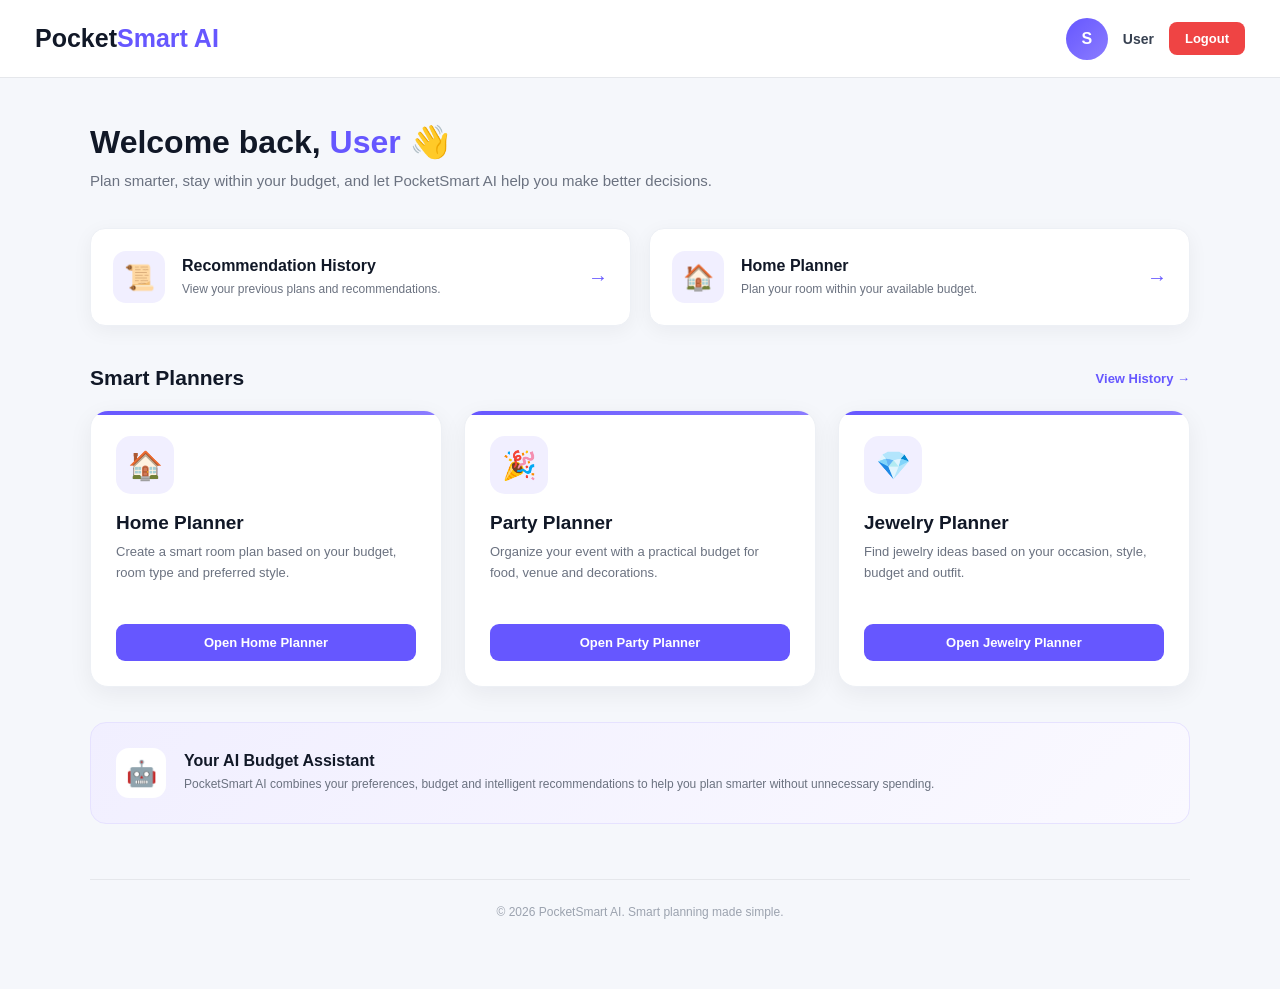
==== templates/dashboard.html @ a46dffe0 "Initial commit - PocketSmart AI" ====
<!DOCTYPE html>
<html lang="en">

<head>

    <meta charset="UTF-8">

    <meta
        name="viewport"
        content="width=device-width, initial-scale=1.0"
    >

    <title>Dashboard - PocketSmart AI</title>

    <style>

        * {
            box-sizing: border-box;
            margin: 0;
            padding: 0;
        }


        body {

            font-family:
                Arial,
                Helvetica,
                sans-serif;

            background: #f5f7fb;

            color: #1f2937;

            min-height: 100vh;
        }


        a {
            text-decoration: none;
        }


        /* =====================================
           NAVBAR
        ====================================== */

        .navbar {

            height: 78px;

            background: white;

            border-bottom:
                1px solid #e5e7eb;

            display: flex;

            align-items: center;

            justify-content: space-between;

            padding: 0 35px;

            position: sticky;

            top: 0;

            z-index: 100;
        }


        .logo {

            font-size: 25px;

            font-weight: 700;

            color: #111827;
        }


        .logo span {

            color: #6657ff;
        }


        .nav-right {

            display: flex;

            align-items: center;

            gap: 15px;
        }


        .avatar {

            width: 42px;

            height: 42px;

            border-radius: 50%;

            background:
                linear-gradient(
                    135deg,
                    #6657ff,
                    #8b7cff
                );

            color: white;

            display: flex;

            align-items: center;

            justify-content: center;

            font-size: 16px;

            font-weight: 700;
        }


        .user-name {

            font-size: 14px;

            color: #374151;

            font-weight: 600;
        }


        .logout-btn {

            padding:
                9px 16px;

            border-radius: 8px;

            background: #ef4444;

            color: white;

            font-size: 13px;

            font-weight: 600;

            transition: 0.2s;
        }


        .logout-btn:hover {

            background: #dc2626;

            transform:
                translateY(-1px);
        }


        /* =====================================
           MAIN
        ====================================== */

        .container {

            max-width: 1150px;

            margin: auto;

            padding:
                45px 25px 70px;
        }


        /* =====================================
           WELCOME
        ====================================== */

        .welcome {

            margin-bottom: 35px;
        }


        .welcome h1 {

            font-size: 32px;

            color: #111827;

            margin-bottom: 8px;
        }


        .welcome h1 span {

            color: #6657ff;
        }


        .welcome p {

            color: #6b7280;

            font-size: 15px;

            line-height: 1.6;
        }


        /* =====================================
           QUICK ACTIONS
        ====================================== */

        .quick-actions {

            display: grid;

            grid-template-columns:
                repeat(2, 1fr);

            gap: 18px;

            margin-bottom: 40px;
        }


        .quick-card {

            background: white;

            border:
                1px solid #edf0f5;

            border-radius: 15px;

            padding: 22px;

            display: flex;

            align-items: center;

            gap: 17px;

            transition: 0.25s;

            box-shadow:
                0 5px 20px
                rgba(
                    15,
                    23,
                    42,
                    0.05
                );
        }


        .quick-card:hover {

            transform:
                translateY(-3px);

            box-shadow:
                0 10px 25px
                rgba(
                    15,
                    23,
                    42,
                    0.09
                );
        }


        .quick-icon {

            width: 52px;

            height: 52px;

            border-radius: 13px;

            background: #f1efff;

            display: flex;

            align-items: center;

            justify-content: center;

            font-size: 25px;

            flex-shrink: 0;
        }


        .quick-content {

            flex: 1;
        }


        .quick-content h3 {

            font-size: 16px;

            color: #111827;

            margin-bottom: 5px;
        }


        .quick-content p {

            font-size: 12px;

            color: #6b7280;

            line-height: 1.5;
        }


        .arrow {

            color: #6657ff;

            font-size: 20px;

            font-weight: 700;
        }


        /* =====================================
           SECTION TITLE
        ====================================== */

        .section-header {

            display: flex;

            justify-content:
                space-between;

            align-items: center;

            margin-bottom: 20px;
        }


        .section-header h2 {

            font-size: 21px;

            color: #111827;
        }


        .history-link {

            color: #6657ff;

            font-size: 13px;

            font-weight: 700;
        }


        .history-link:hover {

            color: #4f46e5;
        }


        /* =====================================
           PLANNER GRID
        ====================================== */

        .planner-grid {

            display: grid;

            grid-template-columns:
                repeat(3, 1fr);

            gap: 22px;
        }


        .planner-card {

            background: white;

            border:
                1px solid #edf0f5;

            border-radius: 18px;

            padding: 25px;

            box-shadow:
                0 7px 25px
                rgba(
                    15,
                    23,
                    42,
                    0.06
                );

            transition: 0.25s;

            position: relative;

            overflow: hidden;
        }


        .planner-card:hover {

            transform:
                translateY(-5px);

            box-shadow:
                0 13px 30px
                rgba(
                    15,
                    23,
                    42,
                    0.10
                );
        }


        .planner-card::before {

            content: "";

            position: absolute;

            top: 0;

            left: 0;

            width: 100%;

            height: 4px;

            background:
                linear-gradient(
                    90deg,
                    #6657ff,
                    #8b7cff
                );
        }


        .planner-icon {

            width: 58px;

            height: 58px;

            border-radius: 15px;

            background: #f1efff;

            display: flex;

            align-items: center;

            justify-content: center;

            font-size: 28px;

            margin-bottom: 18px;
        }


        .planner-card h3 {

            font-size: 19px;

            color: #111827;

            margin-bottom: 8px;
        }


        .planner-card p {

            font-size: 13px;

            color: #6b7280;

            line-height: 1.6;

            min-height: 62px;

            margin-bottom: 20px;
        }


        .planner-btn {

            display: block;

            text-align: center;

            width: 100%;

            padding:
                11px 15px;

            border-radius: 9px;

            background: #6657ff;

            color: white;

            font-size: 13px;

            font-weight: 700;

            transition: 0.2s;
        }


        .planner-btn:hover {

            background: #5648e8;

            transform:
                translateY(-1px);
        }


        /* =====================================
           INFO BANNER
        ====================================== */

        .info-banner {

            margin-top: 35px;

            background:
                linear-gradient(
                    135deg,
                    #f1efff,
                    #faf9ff
                );

            border:
                1px solid #e6e2ff;

            border-radius: 16px;

            padding: 25px;

            display: flex;

            align-items: center;

            gap: 18px;
        }


        .info-icon {

            width: 50px;

            height: 50px;

            border-radius: 13px;

            background: white;

            display: flex;

            align-items: center;

            justify-content: center;

            font-size: 25px;

            flex-shrink: 0;
        }


        .info-banner h3 {

            font-size: 16px;

            color: #111827;

            margin-bottom: 5px;
        }


        .info-banner p {

            font-size: 12px;

            color: #6b7280;

            line-height: 1.6;
        }


        /* =====================================
           FOOTER
        ====================================== */

        .footer {

            text-align: center;

            margin-top: 55px;

            padding-top: 25px;

            border-top:
                1px solid #e5e7eb;

            color: #9ca3af;

            font-size: 12px;
        }


        /* =====================================
           LOADING
        ====================================== */

        .loading {

            text-align: center;

            padding: 80px 20px;

            color: #6b7280;
        }


        .spinner {

            width: 38px;

            height: 38px;

            border:
                4px solid #e5e7eb;

            border-top-color:
                #6657ff;

            border-radius: 50%;

            animation:
                spin 0.8s linear infinite;

            margin:
                0 auto 15px;
        }


        @keyframes spin {

            to {
                transform: rotate(360deg);
            }

        }


        /* =====================================
           RESPONSIVE
        ====================================== */

        @media (max-width: 900px) {

            .planner-grid {

                grid-template-columns:
                    repeat(2, 1fr);
            }

        }


        @media (max-width: 650px) {

            .navbar {

                padding: 0 17px;
            }


            .user-name {

                display: none;
            }


            .container {

                padding:
                    32px 16px 50px;
            }


            .welcome h1 {

                font-size: 27px;
            }


            .quick-actions {

                grid-template-columns: 1fr;
            }


            .planner-grid {

                grid-template-columns: 1fr;
            }


            .info-banner {

                align-items: flex-start;
            }

        }

    </style>

</head>


<body>


    <!-- ==================================================
         NAVBAR
    =================================================== -->

    <header class="navbar">


        <a
            href="/"
            class="logo"
        >
            Pocket<span>Smart AI</span>
        </a>


        <div class="nav-right">


            <div
                class="avatar"
                id="avatar"
            >
                S
            </div>


            <span
                class="user-name"
                id="userName"
            >
                User
            </span>


            <a
                href="/logout"
                class="logout-btn"
            >
                Logout
            </a>

        </div>

    </header>



    <!-- ==================================================
         MAIN
    =================================================== -->

    <main class="container">


        <!-- WELCOME -->

        <section class="welcome">

            <h1>
                Welcome back,
                <span id="welcomeName">
                    User
                </span>
                👋
            </h1>


            <p>
                Plan smarter, stay within your budget,
                and let PocketSmart AI help you make
                better decisions.
            </p>

        </section>



        <!-- ==================================================
             QUICK ACTIONS
        =================================================== -->

        <section class="quick-actions">


            <!-- HISTORY -->

            <a
                href="/history-page"
                class="quick-card"
            >

                <div class="quick-icon">
                    📜
                </div>


                <div class="quick-content">

                    <h3>
                        Recommendation History
                    </h3>


                    <p>
                        View your previous plans
                        and recommendations.
                    </p>

                </div>


                <div class="arrow">
                    →
                </div>

            </a>



            <!-- HOME -->

            <a
                href="/home-planner"
                class="quick-card"
            >

                <div class="quick-icon">
                    🏠
                </div>


                <div class="quick-content">

                    <h3>
                        Home Planner
                    </h3>


                    <p>
                        Plan your room within
                        your available budget.
                    </p>

                </div>


                <div class="arrow">
                    →
                </div>

            </a>

        </section>



        <!-- ==================================================
             PLANNERS
        =================================================== -->

        <section>


            <div class="section-header">

                <h2>
                    Smart Planners
                </h2>


                <a
                    href="/history-page"
                    class="history-link"
                >
                    View History →
                </a>

            </div>



            <div class="planner-grid">


                <!-- HOME -->

                <div class="planner-card">

                    <div class="planner-icon">
                        🏠
                    </div>


                    <h3>
                        Home Planner
                    </h3>


                    <p>
                        Create a smart room plan
                        based on your budget,
                        room type and preferred style.
                    </p>


                    <a
                        href="/home-planner"
                        class="planner-btn"
                    >
                        Open Home Planner
                    </a>

                </div>



                <!-- PARTY -->

                <div class="planner-card">

                    <div class="planner-icon">
                        🎉
                    </div>


                    <h3>
                        Party Planner
                    </h3>


                    <p>
                        Organize your event with
                        a practical budget for food,
                        venue and decorations.
                    </p>


                    <a
                        href="/party"
                        class="planner-btn"
                    >
                        Open Party Planner
                    </a>

                </div>



                <!-- JEWELRY -->

                <div class="planner-card">

                    <div class="planner-icon">
                        💎
                    </div>


                    <h3>
                        Jewelry Planner
                    </h3>


                    <p>
                        Find jewelry ideas based on
                        your occasion, style, budget
                        and outfit.
                    </p>


                    <a
                        href="/jewelry"
                        class="planner-btn"
                    >
                        Open Jewelry Planner
                    </a>

                </div>

            </div>

        </section>



        <!-- ==================================================
             INFO
        =================================================== -->

        <section class="info-banner">


            <div class="info-icon">
                🤖
            </div>


            <div>

                <h3>
                    Your AI Budget Assistant
                </h3>


                <p>
                    PocketSmart AI combines your
                    preferences, budget and intelligent
                    recommendations to help you plan
                    smarter without unnecessary spending.
                </p>

            </div>

        </section>



        <!-- FOOTER -->

        <footer class="footer">

            © 2026 PocketSmart AI.
            Smart planning made simple.

        </footer>

    </main>



    <!-- ==================================================
         JAVASCRIPT
    =================================================== -->

    <script>


        async function loadDashboard() {

            try {

                const response =
                    await fetch(
                        "/session-info"
                    );


                const data =
                    await response.json();


                /*
                 * If user is not logged in,
                 * send them to login.
                 */

                if (!data.logged_in) {

                    window.location.href =
                        "/login";

                    return;
                }


                /*
                 * Display logged-in user's name.
                 */

                if (data.user) {

                    const name =
                        data.user.name
                        || "User";


                    document.getElementById(
                        "userName"
                    ).textContent =
                        name;


                    document.getElementById(
                        "welcomeName"
                    ).textContent =
                        name;


                    document.getElementById(
                        "avatar"
                    ).textContent =
                        name
                            .charAt(0)
                            .toUpperCase();

                }

            }

            catch (error) {

                console.error(
                    "Dashboard session error:",
                    error
                );

            }

        }


        loadDashboard();

    </script>

</body>

</html>
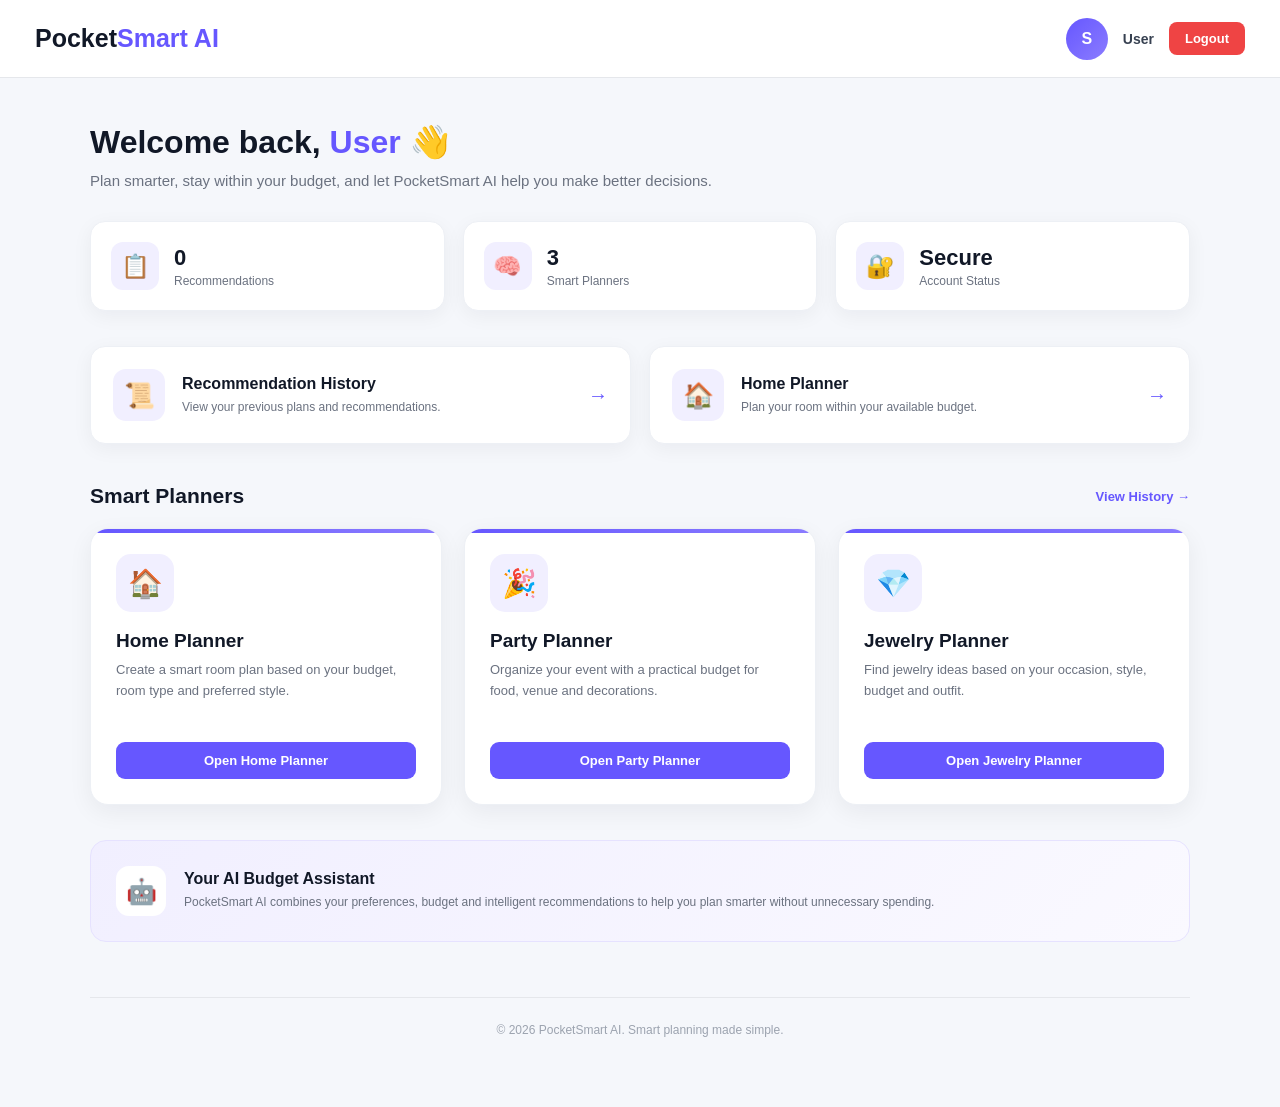
==== commit 6da61839: "Improve user dashboard" ====
--- a/templates/dashboard.html
+++ b/templates/dashboard.html
@@ -20,9 +20,7 @@
             padding: 0;
         }
 
-
         body {
-
             font-family:
                 Arial,
                 Helvetica,
@@ -35,18 +33,16 @@
             min-height: 100vh;
         }
 
-
         a {
             text-decoration: none;
         }
 
 
-        /* =====================================
+        /* ================================
            NAVBAR
-        ====================================== */
+        ================================= */
 
         .navbar {
-
             height: 78px;
 
             background: white;
@@ -69,9 +65,7 @@
             z-index: 100;
         }
 
-
         .logo {
-
             font-size: 25px;
 
             font-weight: 700;
@@ -79,15 +73,11 @@
             color: #111827;
         }
 
-
         .logo span {
-
             color: #6657ff;
         }
 
-
         .nav-right {
-
             display: flex;
 
             align-items: center;
@@ -95,11 +85,8 @@
             gap: 15px;
         }
 
-
         .avatar {
-
             width: 42px;
-
             height: 42px;
 
             border-radius: 50%;
@@ -124,9 +111,7 @@
             font-weight: 700;
         }
 
-
         .user-name {
-
             font-size: 14px;
 
             color: #374151;
@@ -134,9 +119,7 @@
             font-weight: 600;
         }
 
-
         .logout-btn {
-
             padding:
                 9px 16px;
 
@@ -153,9 +136,7 @@
             transition: 0.2s;
         }
 
-
         .logout-btn:hover {
-
             background: #dc2626;
 
             transform:
@@ -163,12 +144,11 @@
         }
 
 
-        /* =====================================
+        /* ================================
            MAIN
-        ====================================== */
+        ================================= */
 
         .container {
-
             max-width: 1150px;
 
             margin: auto;
@@ -178,61 +158,51 @@
         }
 
 
-        /* =====================================
+        /* ================================
            WELCOME
-        ====================================== */
+        ================================= */
 
         .welcome {
+            margin-bottom: 28px;
+        }
+
+        .welcome h1 {
+            font-size: 32px;
+
+            color: #111827;
+
+            margin-bottom: 8px;
+        }
+
+        .welcome h1 span {
+            color: #6657ff;
+        }
+
+        .welcome p {
+            color: #6b7280;
+
+            font-size: 15px;
+
+            line-height: 1.6;
+        }
+
+
+        /* ================================
+           STATS
+        ================================= */
+
+        .stats-grid {
+            display: grid;
+
+            grid-template-columns:
+                repeat(3, 1fr);
+
+            gap: 18px;
 
             margin-bottom: 35px;
         }
 
-
-        .welcome h1 {
-
-            font-size: 32px;
-
-            color: #111827;
-
-            margin-bottom: 8px;
-        }
-
-
-        .welcome h1 span {
-
-            color: #6657ff;
-        }
-
-
-        .welcome p {
-
-            color: #6b7280;
-
-            font-size: 15px;
-
-            line-height: 1.6;
-        }
-
-
-        /* =====================================
-           QUICK ACTIONS
-        ====================================== */
-
-        .quick-actions {
-
-            display: grid;
-
-            grid-template-columns:
-                repeat(2, 1fr);
-
-            gap: 18px;
-
-            margin-bottom: 40px;
-        }
-
-
-        .quick-card {
-
+        .stat-card {
             background: white;
 
             border:
@@ -240,15 +210,13 @@
 
             border-radius: 15px;
 
-            padding: 22px;
+            padding: 20px;
 
             display: flex;
 
             align-items: center;
 
-            gap: 17px;
-
-            transition: 0.25s;
+            gap: 15px;
 
             box-shadow:
                 0 5px 20px
@@ -260,9 +228,85 @@
                 );
         }
 
+        .stat-icon {
+            width: 48px;
+
+            height: 48px;
+
+            border-radius: 12px;
+
+            background: #f1efff;
+
+            display: flex;
+
+            align-items: center;
+
+            justify-content: center;
+
+            font-size: 23px;
+
+            flex-shrink: 0;
+        }
+
+        .stat-content h3 {
+            font-size: 22px;
+
+            color: #111827;
+
+            margin-bottom: 3px;
+        }
+
+        .stat-content p {
+            font-size: 12px;
+
+            color: #6b7280;
+        }
+
+
+        /* ================================
+           QUICK ACTIONS
+        ================================= */
+
+        .quick-actions {
+            display: grid;
+
+            grid-template-columns:
+                repeat(2, 1fr);
+
+            gap: 18px;
+
+            margin-bottom: 40px;
+        }
+
+        .quick-card {
+            background: white;
+
+            border:
+                1px solid #edf0f5;
+
+            border-radius: 15px;
+
+            padding: 22px;
+
+            display: flex;
+
+            align-items: center;
+
+            gap: 17px;
+
+            transition: 0.25s;
+
+            box-shadow:
+                0 5px 20px
+                rgba(
+                    15,
+                    23,
+                    42,
+                    0.05
+                );
+        }
 
         .quick-card:hover {
-
             transform:
                 translateY(-3px);
 
@@ -276,9 +320,7 @@
                 );
         }
 
-
         .quick-icon {
-
             width: 52px;
 
             height: 52px;
@@ -298,15 +340,11 @@
             flex-shrink: 0;
         }
 
-
         .quick-content {
-
             flex: 1;
         }
 
-
         .quick-content h3 {
-
             font-size: 16px;
 
             color: #111827;
@@ -314,9 +352,7 @@
             margin-bottom: 5px;
         }
 
-
         .quick-content p {
-
             font-size: 12px;
 
             color: #6b7280;
@@ -324,9 +360,7 @@
             line-height: 1.5;
         }
 
-
         .arrow {
-
             color: #6657ff;
 
             font-size: 20px;
@@ -335,12 +369,11 @@
         }
 
 
-        /* =====================================
-           SECTION TITLE
-        ====================================== */
+        /* ================================
+           SECTION HEADER
+        ================================= */
 
         .section-header {
-
             display: flex;
 
             justify-content:
@@ -351,17 +384,13 @@
             margin-bottom: 20px;
         }
 
-
         .section-header h2 {
-
             font-size: 21px;
 
             color: #111827;
         }
 
-
         .history-link {
-
             color: #6657ff;
 
             font-size: 13px;
@@ -369,19 +398,16 @@
             font-weight: 700;
         }
 
-
         .history-link:hover {
-
             color: #4f46e5;
         }
 
 
-        /* =====================================
+        /* ================================
            PLANNER GRID
-        ====================================== */
+        ================================= */
 
         .planner-grid {
-
             display: grid;
 
             grid-template-columns:
@@ -390,9 +416,7 @@
             gap: 22px;
         }
 
-
         .planner-card {
-
             background: white;
 
             border:
@@ -418,9 +442,7 @@
             overflow: hidden;
         }
 
-
         .planner-card:hover {
-
             transform:
                 translateY(-5px);
 
@@ -434,9 +456,7 @@
                 );
         }
 
-
         .planner-card::before {
-
             content: "";
 
             position: absolute;
@@ -457,9 +477,7 @@
                 );
         }
 
-
         .planner-icon {
-
             width: 58px;
 
             height: 58px;
@@ -479,9 +497,7 @@
             margin-bottom: 18px;
         }
 
-
         .planner-card h3 {
-
             font-size: 19px;
 
             color: #111827;
@@ -489,9 +505,7 @@
             margin-bottom: 8px;
         }
 
-
         .planner-card p {
-
             font-size: 13px;
 
             color: #6b7280;
@@ -503,9 +517,7 @@
             margin-bottom: 20px;
         }
 
-
         .planner-btn {
-
             display: block;
 
             text-align: center;
@@ -528,9 +540,7 @@
             transition: 0.2s;
         }
 
-
         .planner-btn:hover {
-
             background: #5648e8;
 
             transform:
@@ -538,12 +548,11 @@
         }
 
 
-        /* =====================================
+        /* ================================
            INFO BANNER
-        ====================================== */
+        ================================= */
 
         .info-banner {
-
             margin-top: 35px;
 
             background:
@@ -567,9 +576,7 @@
             gap: 18px;
         }
 
-
         .info-icon {
-
             width: 50px;
 
             height: 50px;
@@ -589,9 +596,7 @@
             flex-shrink: 0;
         }
 
-
         .info-banner h3 {
-
             font-size: 16px;
 
             color: #111827;
@@ -599,9 +604,7 @@
             margin-bottom: 5px;
         }
 
-
         .info-banner p {
-
             font-size: 12px;
 
             color: #6b7280;
@@ -610,12 +613,11 @@
         }
 
 
-        /* =====================================
+        /* ================================
            FOOTER
-        ====================================== */
+        ================================= */
 
         .footer {
-
             text-align: center;
 
             margin-top: 55px;
@@ -631,12 +633,11 @@
         }
 
 
-        /* =====================================
+        /* ================================
            LOADING
-        ====================================== */
+        ================================= */
 
         .loading {
-
             text-align: center;
 
             padding: 80px 20px;
@@ -644,9 +645,7 @@
             color: #6b7280;
         }
 
-
         .spinner {
-
             width: 38px;
 
             height: 38px;
@@ -666,75 +665,67 @@
                 0 auto 15px;
         }
 
-
         @keyframes spin {
-
             to {
-                transform: rotate(360deg);
+                transform:
+                    rotate(360deg);
             }
-
-        }
-
-
-        /* =====================================
+        }
+
+
+        /* ================================
            RESPONSIVE
-        ====================================== */
+        ================================= */
 
         @media (max-width: 900px) {
 
             .planner-grid {
-
                 grid-template-columns:
                     repeat(2, 1fr);
             }
 
+            .stats-grid {
+                grid-template-columns:
+                    repeat(3, 1fr);
+            }
         }
 
 
         @media (max-width: 650px) {
 
             .navbar {
-
                 padding: 0 17px;
             }
 
-
             .user-name {
-
                 display: none;
             }
 
-
             .container {
-
                 padding:
                     32px 16px 50px;
             }
 
-
             .welcome h1 {
-
                 font-size: 27px;
             }
 
-
-            .quick-actions {
-
+            .stats-grid {
                 grid-template-columns: 1fr;
             }
 
-
-            .planner-grid {
-
+            .quick-actions {
                 grid-template-columns: 1fr;
             }
 
+            .planner-grid {
+                grid-template-columns: 1fr;
+            }
 
             .info-banner {
-
-                align-items: flex-start;
+                align-items:
+                    flex-start;
             }
-
         }
 
     </style>
@@ -745,12 +736,11 @@
 <body>
 
 
-    <!-- ==================================================
+    <!-- ================================
          NAVBAR
-    =================================================== -->
+    ================================= -->
 
     <header class="navbar">
-
 
         <a
             href="/"
@@ -762,7 +752,6 @@
 
         <div class="nav-right">
 
-
             <div
                 class="avatar"
                 id="avatar"
@@ -770,7 +759,6 @@
                 S
             </div>
 
-
             <span
                 class="user-name"
                 id="userName"
@@ -778,7 +766,6 @@
                 User
             </span>
 
-
             <a
                 href="/logout"
                 class="logout-btn"
@@ -791,10 +778,9 @@
     </header>
 
 
-
-    <!-- ==================================================
+    <!-- ================================
          MAIN
-    =================================================== -->
+    ================================= -->
 
     <main class="container">
 
@@ -811,7 +797,6 @@
                 👋
             </h1>
 
-
             <p>
                 Plan smarter, stay within your budget,
                 and let PocketSmart AI help you make
@@ -821,15 +806,84 @@
         </section>
 
 
-
-        <!-- ==================================================
+        <!-- ================================
+             STATISTICS
+        ================================= -->
+
+        <section class="stats-grid">
+
+
+            <div class="stat-card">
+
+                <div class="stat-icon">
+                    📋
+                </div>
+
+                <div class="stat-content">
+
+                    <h3 id="historyCount">
+                        0
+                    </h3>
+
+                    <p>
+                        Recommendations
+                    </p>
+
+                </div>
+
+            </div>
+
+
+            <div class="stat-card">
+
+                <div class="stat-icon">
+                    🧠
+                </div>
+
+                <div class="stat-content">
+
+                    <h3>
+                        3
+                    </h3>
+
+                    <p>
+                        Smart Planners
+                    </p>
+
+                </div>
+
+            </div>
+
+
+            <div class="stat-card">
+
+                <div class="stat-icon">
+                    🔐
+                </div>
+
+                <div class="stat-content">
+
+                    <h3>
+                        Secure
+                    </h3>
+
+                    <p>
+                        Account Status
+                    </p>
+
+                </div>
+
+            </div>
+
+        </section>
+
+
+        <!-- ================================
              QUICK ACTIONS
-        =================================================== -->
+        ================================= -->
 
         <section class="quick-actions">
 
-
-            <!-- HISTORY -->
 
             <a
                 href="/history-page"
@@ -840,13 +894,11 @@
                     📜
                 </div>
 
-
                 <div class="quick-content">
 
                     <h3>
                         Recommendation History
                     </h3>
-
 
                     <p>
                         View your previous plans
@@ -855,16 +907,12 @@
 
                 </div>
 
-
                 <div class="arrow">
                     →
                 </div>
 
             </a>
 
-
-
-            <!-- HOME -->
 
             <a
                 href="/home-planner"
@@ -875,13 +923,11 @@
                     🏠
                 </div>
 
-
                 <div class="quick-content">
 
                     <h3>
                         Home Planner
                     </h3>
-
 
                     <p>
                         Plan your room within
@@ -890,7 +936,6 @@
 
                 </div>
 
-
                 <div class="arrow">
                     →
                 </div>
@@ -900,20 +945,17 @@
         </section>
 
 
-
-        <!-- ==================================================
+        <!-- ================================
              PLANNERS
-        =================================================== -->
+        ================================= -->
 
         <section>
-
 
             <div class="section-header">
 
                 <h2>
                     Smart Planners
                 </h2>
-
 
                 <a
                     href="/history-page"
@@ -925,7 +967,6 @@
             </div>
 
 
-
             <div class="planner-grid">
 
 
@@ -937,18 +978,15 @@
                         🏠
                     </div>
 
-
                     <h3>
                         Home Planner
                     </h3>
-
 
                     <p>
                         Create a smart room plan
                         based on your budget,
                         room type and preferred style.
                     </p>
-
 
                     <a
                         href="/home-planner"
@@ -960,7 +998,6 @@
                 </div>
 
 
-
                 <!-- PARTY -->
 
                 <div class="planner-card">
@@ -969,18 +1006,15 @@
                         🎉
                     </div>
 
-
                     <h3>
                         Party Planner
                     </h3>
-
 
                     <p>
                         Organize your event with
                         a practical budget for food,
                         venue and decorations.
                     </p>
-
 
                     <a
                         href="/party"
@@ -992,7 +1026,6 @@
                 </div>
 
 
-
                 <!-- JEWELRY -->
 
                 <div class="planner-card">
@@ -1001,18 +1034,15 @@
                         💎
                     </div>
 
-
                     <h3>
                         Jewelry Planner
                     </h3>
-
 
                     <p>
                         Find jewelry ideas based on
                         your occasion, style, budget
                         and outfit.
                     </p>
-
 
                     <a
                         href="/jewelry"
@@ -1028,25 +1058,21 @@
         </section>
 
 
-
-        <!-- ==================================================
-             INFO
-        =================================================== -->
+        <!-- ================================
+             AI INFO
+        ================================= -->
 
         <section class="info-banner">
-
 
             <div class="info-icon">
                 🤖
             </div>
 
-
             <div>
 
                 <h3>
                     Your AI Budget Assistant
                 </h3>
-
 
                 <p>
                     PocketSmart AI combines your
@@ -1060,7 +1086,6 @@
         </section>
 
 
-
         <!-- FOOTER -->
 
         <footer class="footer">
@@ -1073,34 +1098,31 @@
     </main>
 
 
-
-    <!-- ==================================================
+    <!-- ================================
          JAVASCRIPT
-    =================================================== -->
+    ================================= -->
 
     <script>
 
-
         async function loadDashboard() {
 
             try {
 
-                const response =
+                const sessionResponse =
                     await fetch(
                         "/session-info"
                     );
 
 
-                const data =
-                    await response.json();
+                const sessionData =
+                    await sessionResponse.json();
 
 
                 /*
-                 * If user is not logged in,
-                 * send them to login.
+                 * Check login.
                  */
 
-                if (!data.logged_in) {
+                if (!sessionData.logged_in) {
 
                     window.location.href =
                         "/login";
@@ -1110,13 +1132,13 @@
 
 
                 /*
-                 * Display logged-in user's name.
+                 * Display user information.
                  */
 
-                if (data.user) {
+                if (sessionData.user) {
 
                     const name =
-                        data.user.name
+                        sessionData.user.name
                         || "User";
 
 
@@ -1141,6 +1163,69 @@
 
                 }
 
+
+                /*
+                 * Load recommendation count.
+                 */
+
+                try {
+
+                    const historyResponse =
+                        await fetch(
+                            "/history"
+                        );
+
+
+                    if (historyResponse.ok) {
+
+                        const historyData =
+                            await historyResponse.json();
+
+
+                        let history = [];
+
+
+                        if (
+                            Array.isArray(
+                                historyData
+                            )
+                        ) {
+
+                            history =
+                                historyData;
+
+                        }
+
+                        else if (
+                            Array.isArray(
+                                historyData.history
+                            )
+                        ) {
+
+                            history =
+                                historyData.history;
+
+                        }
+
+
+                        document.getElementById(
+                            "historyCount"
+                        ).textContent =
+                            history.length;
+
+                    }
+
+                }
+
+                catch (historyError) {
+
+                    console.error(
+                        "History loading error:",
+                        historyError
+                    );
+
+                }
+
             }
 
             catch (error) {
